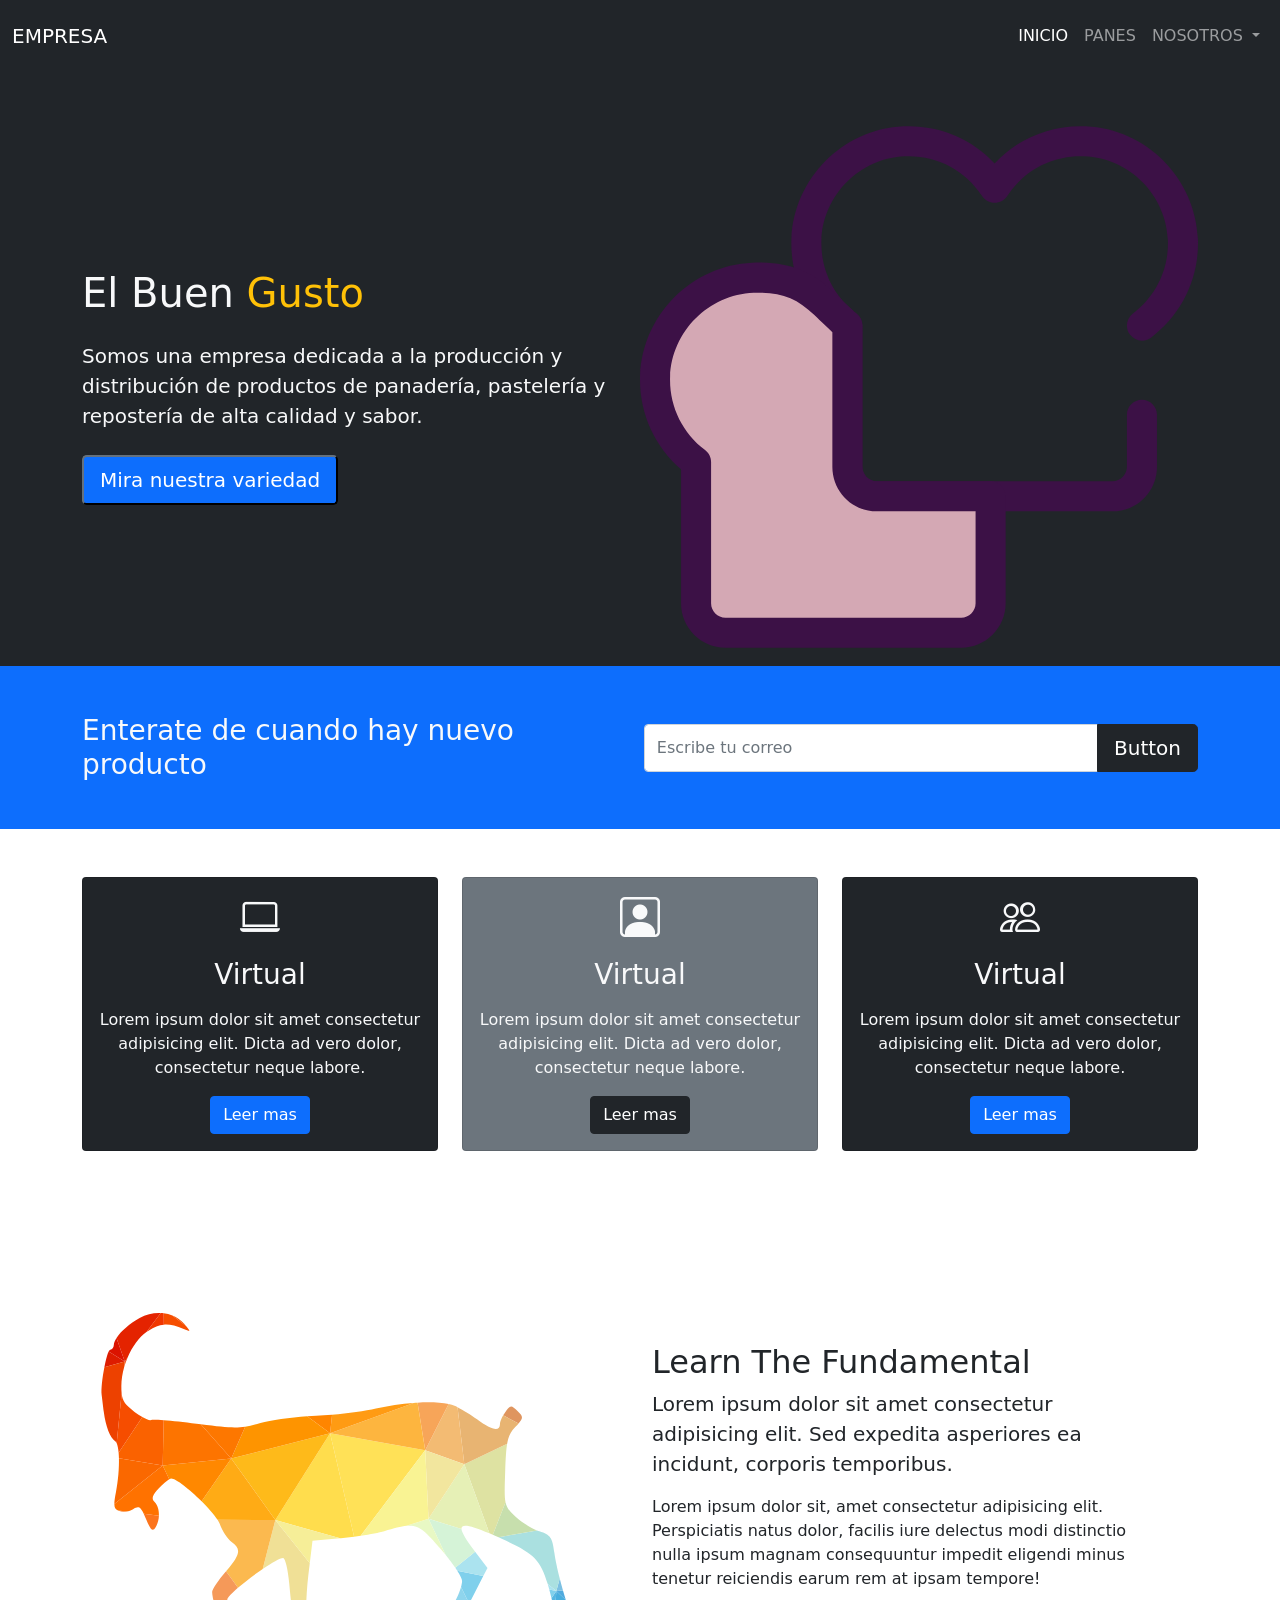
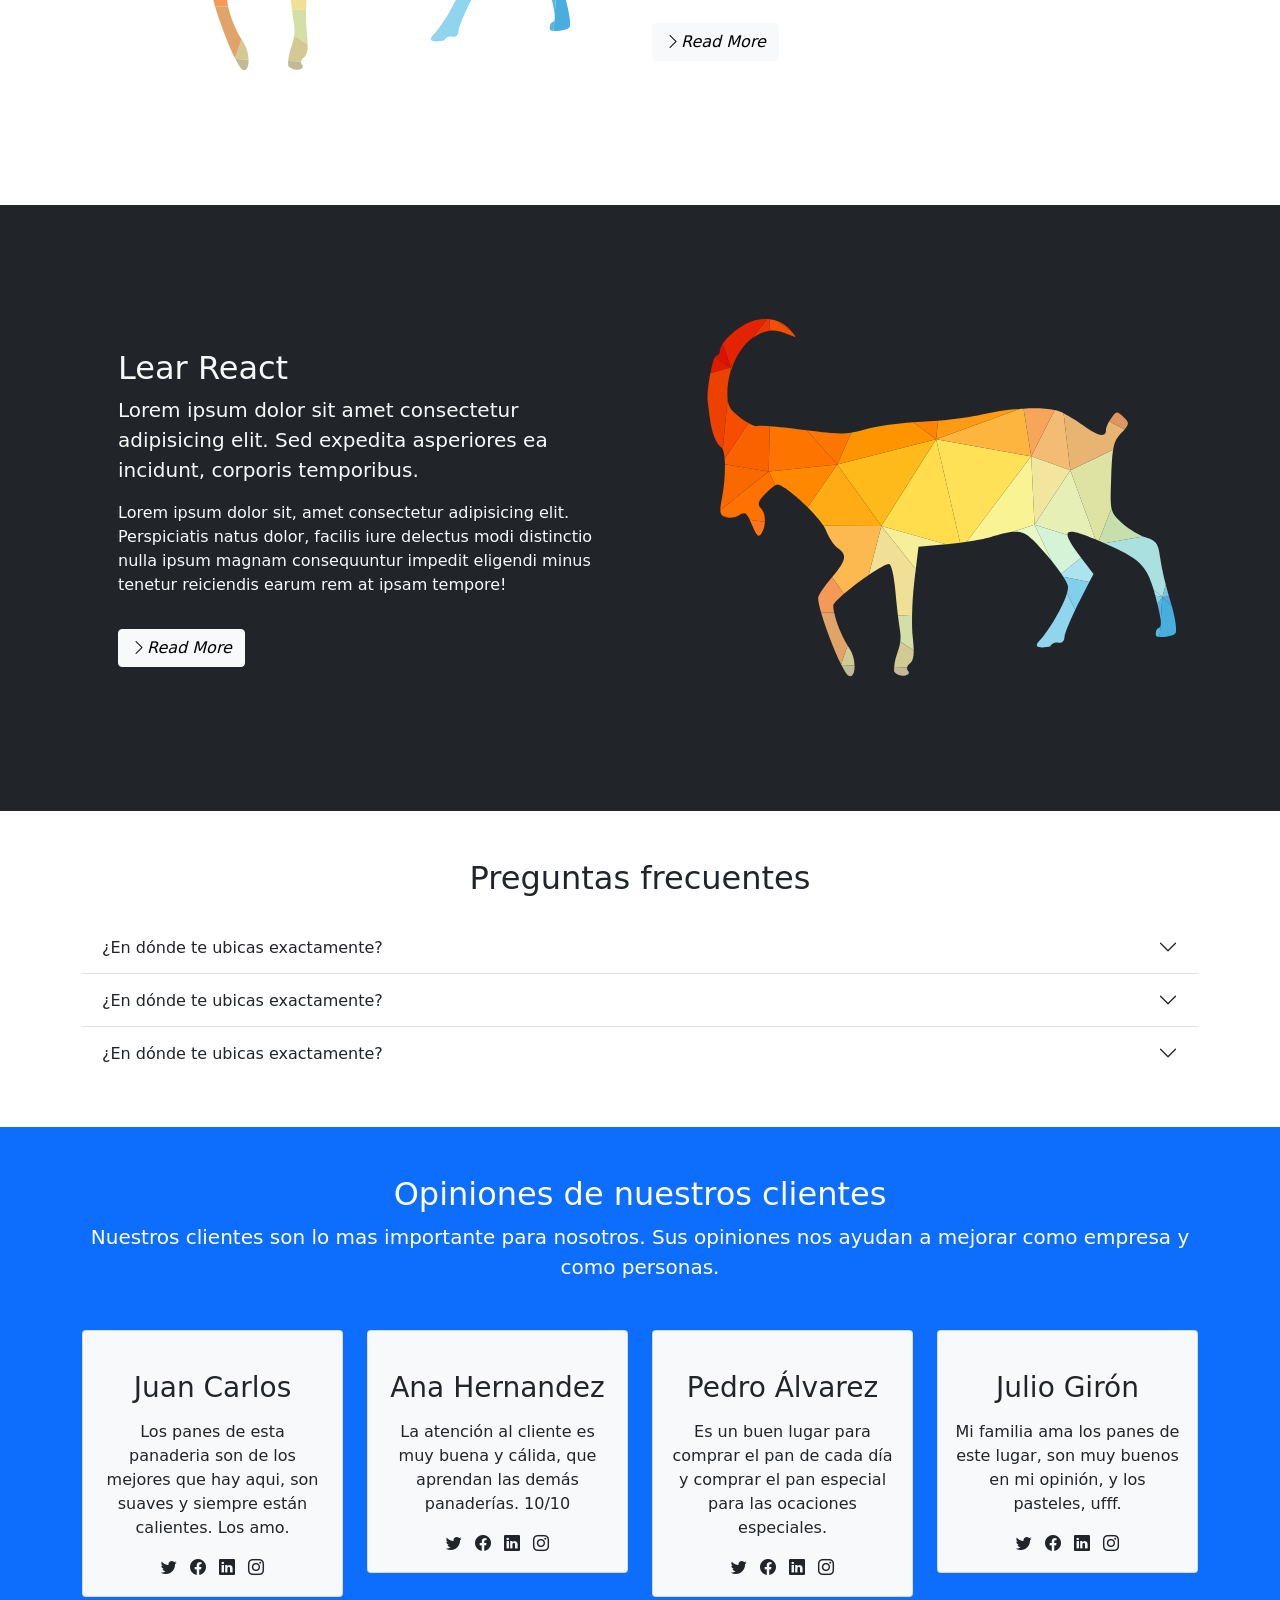
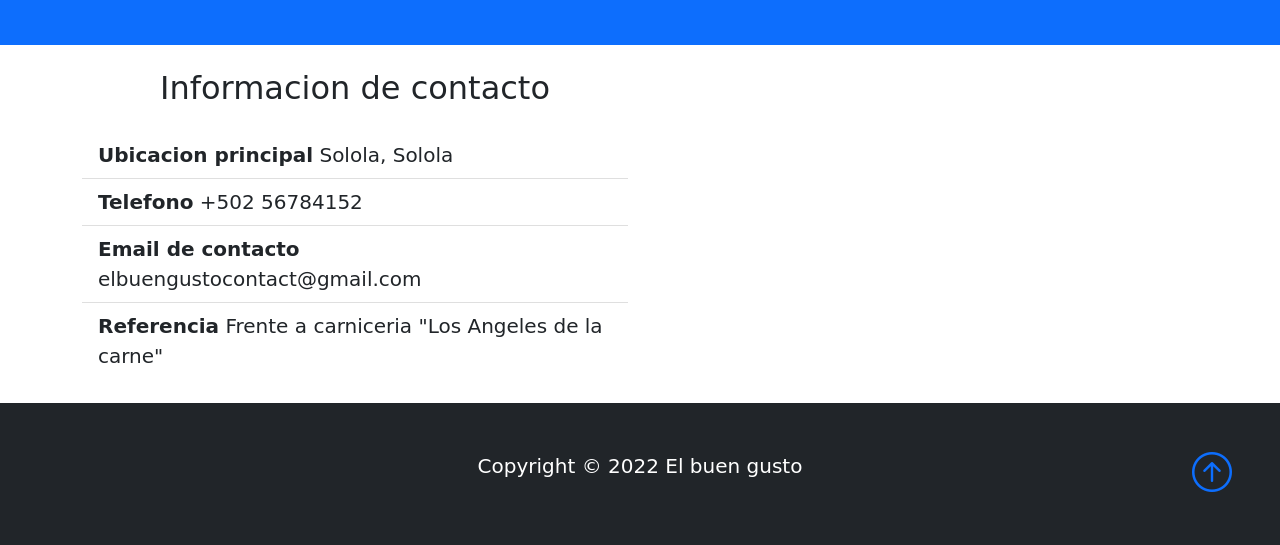
==== index.html @ 22c2e52b "Primer commit, estructura principal en index" ====
<!DOCTYPE html>
<html lang="es">
<head>
    <meta charset="UTF-8">
    <meta http-equiv="X-UA-Compatible" content="IE=edge">
    <meta name="viewport" content="width=device-width, initial-scale=1.0">
    <title>Admon empresas</title>
    <link rel="stylesheet" href="css/bootstrap.min.css">
    <link rel="stylesheet" href="css/style.css">
    <link rel="stylesheet" href="https://cdn.jsdelivr.net/npm/bootstrap-icons@1.3.0/font/bootstrap-icons.css">
    <link href='https://api.mapbox.com/mapbox-gl-js/v2.8.1/mapbox-gl.css' rel='stylesheet' />
  </head>
<body>

    <!-- Encabezado -->
    <nav class="navbar navbar-expand-lg navbar-dark bg-dark py-3 fixed-top">
        <div class="container-fluid">
          <a class="navbar-brand" href="#">EMPRESA</a>
          <button class="navbar-toggler" type="button" data-bs-toggle="collapse" data-bs-target="#navbarSupportedContent" aria-controls="navbarSupportedContent" aria-expanded="false" aria-label="Toggle navigation">
            <span class="navbar-toggler-icon"></span>
          </button>
          <div class="collapse navbar-collapse" id="navbarSupportedContent">
            <ul class="navbar-nav ms-auto mb-2 mb-lg-0">
                <!-- Boton inicio -->
              <li class="nav-item">
                <a class="nav-link active" aria-current="page" href="#">INICIO</a>
              </li>
                <!-- Boton trabajos -->
              <li class="nav-item">
                <a class="nav-link" href="#">PANES</a>
              </li>
                <!-- Boton nosotros -->
              <li class="nav-item dropdown">
                <a class="nav-link dropdown-toggle" href="#" id="navbarDropdown" role="button" data-bs-toggle="dropdown" aria-expanded="false">
                  NOSOTROS
                </a>
                <ul class="dropdown-menu" aria-labelledby="navbarDropdown">
                  <li><a class="dropdown-item" href="#">Misión</a></li>
                  <li><a class="dropdown-item" href="#">Visión</a></li>
                  <li><a class="dropdown-item" href="#">Valores</a></li>
                </ul>
              </li>
            </ul>
            <!-- Barra de busqueda deshabilitado -->
            <!-- <form class="d-flex">
              <input class="form-control me-2" type="search" placeholder="Search" aria-label="Search">
              <button class="btn btn-outline-success" type="submit">Search</button>
            </form> -->
          </div>
        </div>
      </nav>

      <!-- Exposicion principal -->
      <section class="bg-dark text-light p-5 p-lg-0 pt-lg-5 text-center text-sm-start">
          <div class="container">
              <div class="d-sm-flex align-items-center justify-content-between">
                  <div>
                      <h1>El Buen <span class="text-warning">Gusto</span></h1>
                      <p class="lead my-4">
                          Somos una empresa dedicada a la producción y distribución de productos de panadería, pastelería y repostería de alta calidad y sabor.
                      </p>
                      <button class="btn-dark bg-primary btn-lg">Mira nuestra variedad</button>
                  </div>
                  <img class="img-fluid w-50 d-none d-sm-block" src="img/bread-svgrepo-com.svg" alt="Imagen de pan" title="Pan">
              </div>
          </div>
      </section>

      <!-- Newsletter -->
      <section class="bg-primary text-light p-5">
        <div class="container">
            <div class="d-md-flex justify-content-between align-items-center">
                <h3 class="mb-3 mb-md-0">
                    Enterate de cuando hay nuevo producto
                </h3>
                <div class="input-group news-input">
                    <input type="text" class="form-control" placeholder="Escribe tu correo" aria-label="Escribe tu correo" aria-describedby="button-addon2">
                    <button class="btn btn-dark btn-lg" type="button" id="button-addon2">Button</button>
                  </div>
            </div>
        </div>
      </section>

      <!-- Cajas -->
      <section class="p-5">
        <div class="container">
            <div class="row text-center g-4">
                <div class="col-md">
                    <div class="card bg-dark text-light">
                        <div class="card-body text-center">
                            <div class="h1 mb-3">
                                <i class="bi bi-laptop"></i>
                            </div>
                            <h3 class="card-tittle mb-3">Virtual</h3>
                            <p class="card-text">
                                Lorem ipsum dolor sit amet consectetur adipisicing elit. Dicta ad vero dolor, consectetur neque labore.
                            </p>
                            <a href="#" class="btn btn-primary">Leer mas</a>
                        </div>
                    </div>
                </div>
                <div class="col-md">
                    <div class="card bg-secondary text-light">
                        <div class="card-body text-center">
                            <div class="h1 mb-3">
                                <i class="bi bi-person-square"></i>
                            </div>
                            <h3 class="card-tittle mb-3">Virtual</h3>
                            <p class="card-text">
                                Lorem ipsum dolor sit amet consectetur adipisicing elit. Dicta ad vero dolor, consectetur neque labore.
                            </p>
                            <a href="#" class="btn btn-dark">Leer mas</a>
                        </div>
                    </div>
                </div>
                <div class="col-md">
                    <div class="card bg-dark text-light">
                        <div class="card-body text-center">
                            <div class="h1 mb-3">
                                <i class="bi bi-people"></i>
                            </div>
                            <h3 class="card-tittle mb-3">Virtual</h3>
                            <p class="card-text">
                                Lorem ipsum dolor sit amet consectetur adipisicing elit. Dicta ad vero dolor, consectetur neque labore.
                            </p>
                            <a href="#" class="btn btn-primary">Leer mas</a>
                        </div>
                    </div>
                </div>
            </div>
        </div>
      </section>

      <!-- seccion de learn -->
      <section id="learn" class="p-5">
        <div class="container">
            <div class="row align-items-center justify-content-between">
              <div class="col-md">
                <img src="img/cabra.svg" class="img-fluid" alt="">
              </div>
              <div class="col-md p-5">
                <h2>Learn The Fundamental</h2>
                <p class="lead">
                  Lorem ipsum dolor sit amet consectetur adipisicing elit. Sed expedita asperiores ea incidunt, corporis temporibus.
                </p>
                <p>
                  Lorem ipsum dolor sit, amet consectetur adipisicing elit. Perspiciatis natus dolor, facilis iure delectus modi distinctio nulla ipsum magnam consequuntur impedit eligendi minus tenetur reiciendis earum rem at ipsam tempore!
                </p>
                <a href="#" class="btn btn-light mt-3">
                  <i class="bi bi-chevron-right">Read More</i>
                </a>
              </div>
            </div>
        </div>
      </section>
      <section id="learn" class="p-5 bg-dark text-light">
        <div class="container">
            <div class="row align-items-center justify-content-between">
              <div class="col-md p-5">
                <h2>Lear React</h2>
                <p class="lead">
                  Lorem ipsum dolor sit amet consectetur adipisicing elit. Sed expedita asperiores ea incidunt, corporis temporibus.
                </p>
                <p>
                  Lorem ipsum dolor sit, amet consectetur adipisicing elit. Perspiciatis natus dolor, facilis iure delectus modi distinctio nulla ipsum magnam consequuntur impedit eligendi minus tenetur reiciendis earum rem at ipsam tempore!
                </p>
                <a href="#" class="btn btn-light mt-3">
                  <i class="bi bi-chevron-right">Read More</i>
                </a>
              </div>
              <div class="col-md">
                <img src="img/cabra.svg" class="img-fluid" alt="">
              </div>
            </div>
        </div>
      </section>

      <!-- Preguntas frecuentes -->
      <section class="p-5" id="preguntas">
        <div class="container">
          <h2 class="text-center mb-4">Preguntas frecuentes</h2>
          <!-- Acordeon de preguntas y respuestas -->
          <div class="accordion accordion-flush" id="questions">
            <!-- Item 1 -->
            <div class="accordion-item">
              <h2 class="accordion-header" id="flush-headingOne">
                <button class="accordion-button collapsed" type="button" data-bs-toggle="collapse" data-bs-target="#question-one" aria-expanded="false" aria-controls="flush-collapseOne">
                  ¿En dónde te ubicas exactamente?
                </button>
              </h2>
              <div id="question-one" class="accordion-collapse collapse" aria-labelledby="flush-headingOne" data-bs-parent="#questions">
                <div class="accordion-body">La panaderia y pasteleria se ubica en <code>En algun lugar</code></div>
              </div>
            </div>
            <!-- Item 2 -->
            <div class="accordion-item">
              <h2 class="accordion-header" id="flush-headingOne">
                <button class="accordion-button collapsed" type="button" data-bs-toggle="collapse" data-bs-target="#question-two" aria-expanded="false" aria-controls="flush-collapseOne">
                  ¿En dónde te ubicas exactamente?
                </button>
              </h2>
              <div id="question-two" class="accordion-collapse collapse" aria-labelledby="flush-headingOne" data-bs-parent="#questions">
                <div class="accordion-body">La panaderia y pasteleria se ubica en <code>En algun lugar</code></div>
              </div>
            </div>
            <!-- Item 3 -->
            <div class="accordion-item">
              <h2 class="accordion-header" id="flush-headingOne">
                <button class="accordion-button collapsed" type="button" data-bs-toggle="collapse" data-bs-target="#question-three" aria-expanded="false" aria-controls="flush-collapseOne">
                  ¿En dónde te ubicas exactamente?
                </button>
              </h2>
              <div id="question-three" class="accordion-collapse collapse" aria-labelledby="flush-headingOne" data-bs-parent="#questions">
                <div class="accordion-body">La panaderia y pasteleria se ubica en <code>En algun lugar</code></div>
              </div>
            </div>
          </div>
        </div>
      </section>

      <!-- Opinones/recomendaciones -->
      <section id="opiniones" class="p-5 bg-primary">
        <div class="container">
          <h2 class="text-center text-white">Opiniones de nuestros clientes</h2>
          <p class="lead text-center text-white mb-5">
            Nuestros clientes son lo mas importante para nosotros. Sus opiniones nos ayudan a mejorar como empresa y como personas.
          </p>
          <div class="row g-4">
            <!-- Persona 1 -->
            <div class="col-md-6 col-lg-3">
              <div class="card bg-light">
                <div class="card-body text-center">
                  <img src="https://randomuser.me/api/portraits/men/11.jpg" class="rounded-circle mb-3" alt="">
                  <h3 class="card-title mb-3">Juan Carlos</h3>
                  <p class="card-text">Los panes de esta panaderia son de los mejores que hay aqui, son suaves y siempre están calientes. Los amo.</p>
                  <a href="#"><i class="bi bi-twitter text-dark mx-1"></i></a>
                  <a href="#"><i class="bi bi-facebook text-dark mx-1"></i></a>
                  <a href="#"><i class="bi bi-linkedin text-dark mx-1"></i></a>
                  <a href="#"><i class="bi bi-instagram text-dark mx-1"></i></a>
                </div>
              </div>
            </div>
            <!-- Persona 1 -->
            <div class="col-md-6 col-lg-3">
              <div class="card bg-light">
                <div class="card-body text-center">
                  <img src="https://randomuser.me/api/portraits/women/11.jpg" class="rounded-circle mb-3" alt="">
                  <h3 class="card-title mb-3">Ana Hernandez</h3>
                  <p class="card-text">La atención al cliente es muy buena y cálida, que aprendan las demás panaderías. 10/10</p>
                  <a href="#"><i class="bi bi-twitter text-dark mx-1"></i></a>
                  <a href="#"><i class="bi bi-facebook text-dark mx-1"></i></a>
                  <a href="#"><i class="bi bi-linkedin text-dark mx-1"></i></a>
                  <a href="#"><i class="bi bi-instagram text-dark mx-1"></i></a>
                </div>
              </div>
            </div>
            <!-- Persona 1 -->
            <div class="col-md-6 col-lg-3">
              <div class="card bg-light">
                <div class="card-body text-center">
                  <img src="https://randomuser.me/api/portraits/men/12.jpg" class="rounded-circle mb-3" alt="">
                  <h3 class="card-title mb-3">Pedro Álvarez</h3>
                  <p class="card-text">Es un buen lugar para comprar el pan de cada día y comprar el pan especial para las ocaciones especiales.</p>
                  <a href="#"><i class="bi bi-twitter text-dark mx-1"></i></a>
                  <a href="#"><i class="bi bi-facebook text-dark mx-1"></i></a>
                  <a href="#"><i class="bi bi-linkedin text-dark mx-1"></i></a>
                  <a href="#"><i class="bi bi-instagram text-dark mx-1"></i></a>
                </div>
              </div>
            </div>
            <!-- Persona 1 -->
            <div class="col-md-6 col-lg-3">
              <div class="card bg-light">
                <div class="card-body text-center">
                  <img src="https://randomuser.me/api/portraits/men/13.jpg" class="rounded-circle mb-3" alt="">
                  <h3 class="card-title mb-3">Julio Girón</h3>
                  <p class="card-text">Mi familia ama los panes de este lugar, son muy buenos en mi opinión, y los pasteles, ufff.</p>
                  <a href="#"><i class="bi bi-twitter text-dark mx-1"></i></a>
                  <a href="#"><i class="bi bi-facebook text-dark mx-1"></i></a>
                  <a href="#"><i class="bi bi-linkedin text-dark mx-1"></i></a>
                  <a href="#"><i class="bi bi-instagram text-dark mx-1"></i></a>
                </div>
              </div>
            </div>
          </div>
        </div>
      </section>

      <!-- Contacto y mapa -->
      <sectin class="p-5">
        <div class="container">
          <div class="row g-4">
            <!-- Informacion de contacto -->
            <div class="col-md">
              <h2 class="text-center mb-4"> Informacion de contacto</h2>
              <ul class="list-group list-group-flush lead">
                <li class="list-group-item">
                  <span class="fw-bold">Ubicacion principal</span> Solola, Solola
                </li>
                <li class="list-group-item">
                  <span class="fw-bold">Telefono</span> +502 56784152
                </li>
                <li class="list-group-item">
                  <span class="fw-bold">Email de contacto</span> elbuengustocontact@gmail.com
                </li>
                <li class="list-group-item">
                  <span class="fw-bold">Referencia</span> Frente a carniceria "Los Angeles de la carne"
                </li>
              </ul>
            </div>
            <!-- Mapa del lugar -->
            <div class="col-md">
              <div id="map"></div>
            </div>
          </div>
        </div>
      </sectin>

    <!-- Footer -->
    <footer class="p-5 bg-dark text-white text-center position-relative">
      <div class="container">
        <p class="lead">Copyright &copy; 2022 El buen gusto</p>
        <a href="#" class="position-absolute bottom-0 end-0 p-5">
          <i class="bi bi-arrow-up-circle h1"></i>
        </a>
      </div>
    </footer>

    <!-- Scripts para bootstrap -->
    <script src="js/popper.min.js"></script>
    <script src="js/bootstrap.min.js"></script>

    <!-- script para mapbox -->
    <script src='https://api.mapbox.com/mapbox-gl-js/v2.8.1/mapbox-gl.js'></script>
    <script>
      mapboxgl.accessToken = 'pk.eyJ1IjoidmFzbHVpcyIsImEiOiJjbDJqdHR3M2YwN3RoM2RtbDlzbHVtMXY4In0.spfn5_IbUftlTOAKWLKIZw';
      var map = new mapboxgl.Map({
      container: 'map',
      style: 'mapbox://styles/mapbox/streets-v11',
      center: [-71.060982, 42.35725],
      zoom: 18
      });
          </script>
    
</body>
</html>
---- css/style.css ----
/* Solucionar top principal para fixed del navbar*/
body::before{
    display: block;
    content: '';
    height: 60px;
}

/* Mediaquerie para que el input de new cambie a 50% cuando esta a tama;o medio */
@media(min-width: 768px){
    .news-input{
        width: 50%;
    }
}

/* mapa */
#map{
    width: 100%;
    height: 100%;
    border-radius: 10px;
}

.bg-amarillo{
    background: #fff;
}
.bg-naranja{
    background: #EE964B;
}
.text-negro{
    color: #000;
}
.bg-pan{
    background: url("/img/pan.jpg");
    background-repeat: no-repeat;
    background-size: cover;
}
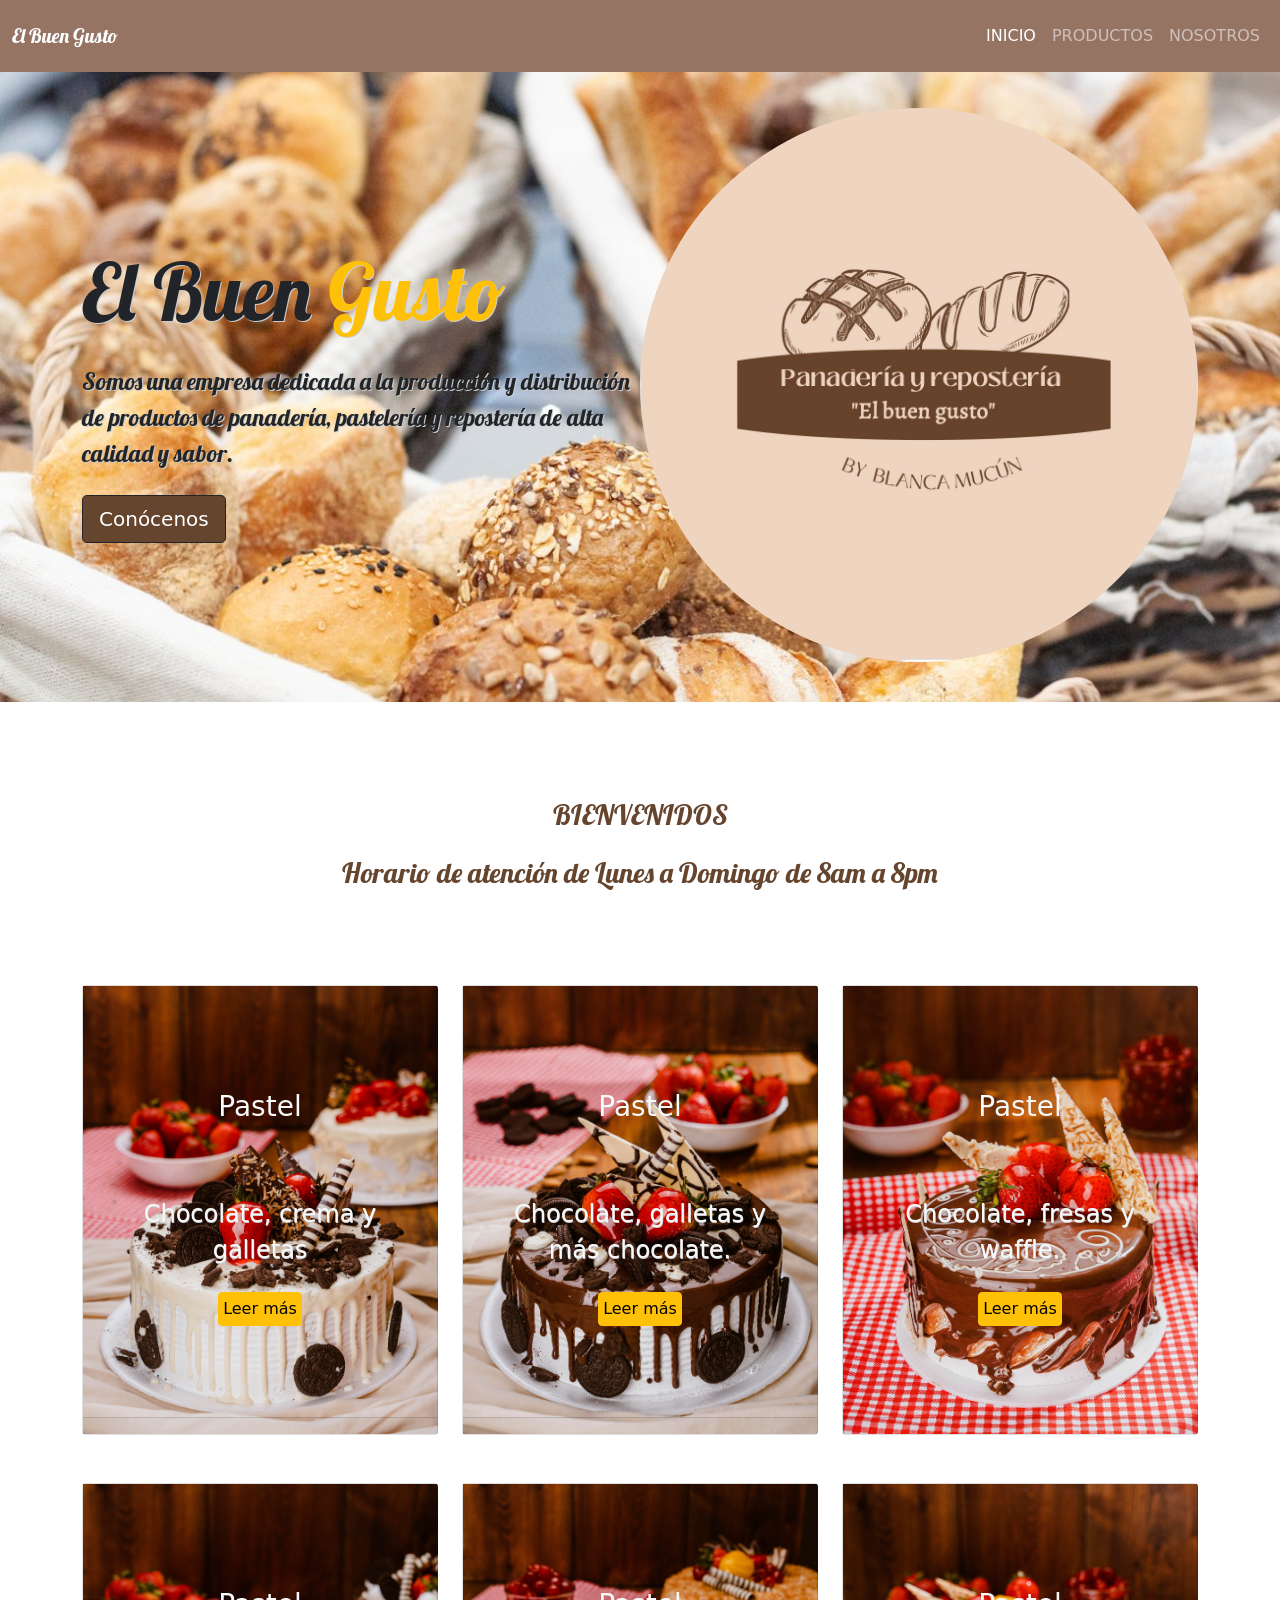
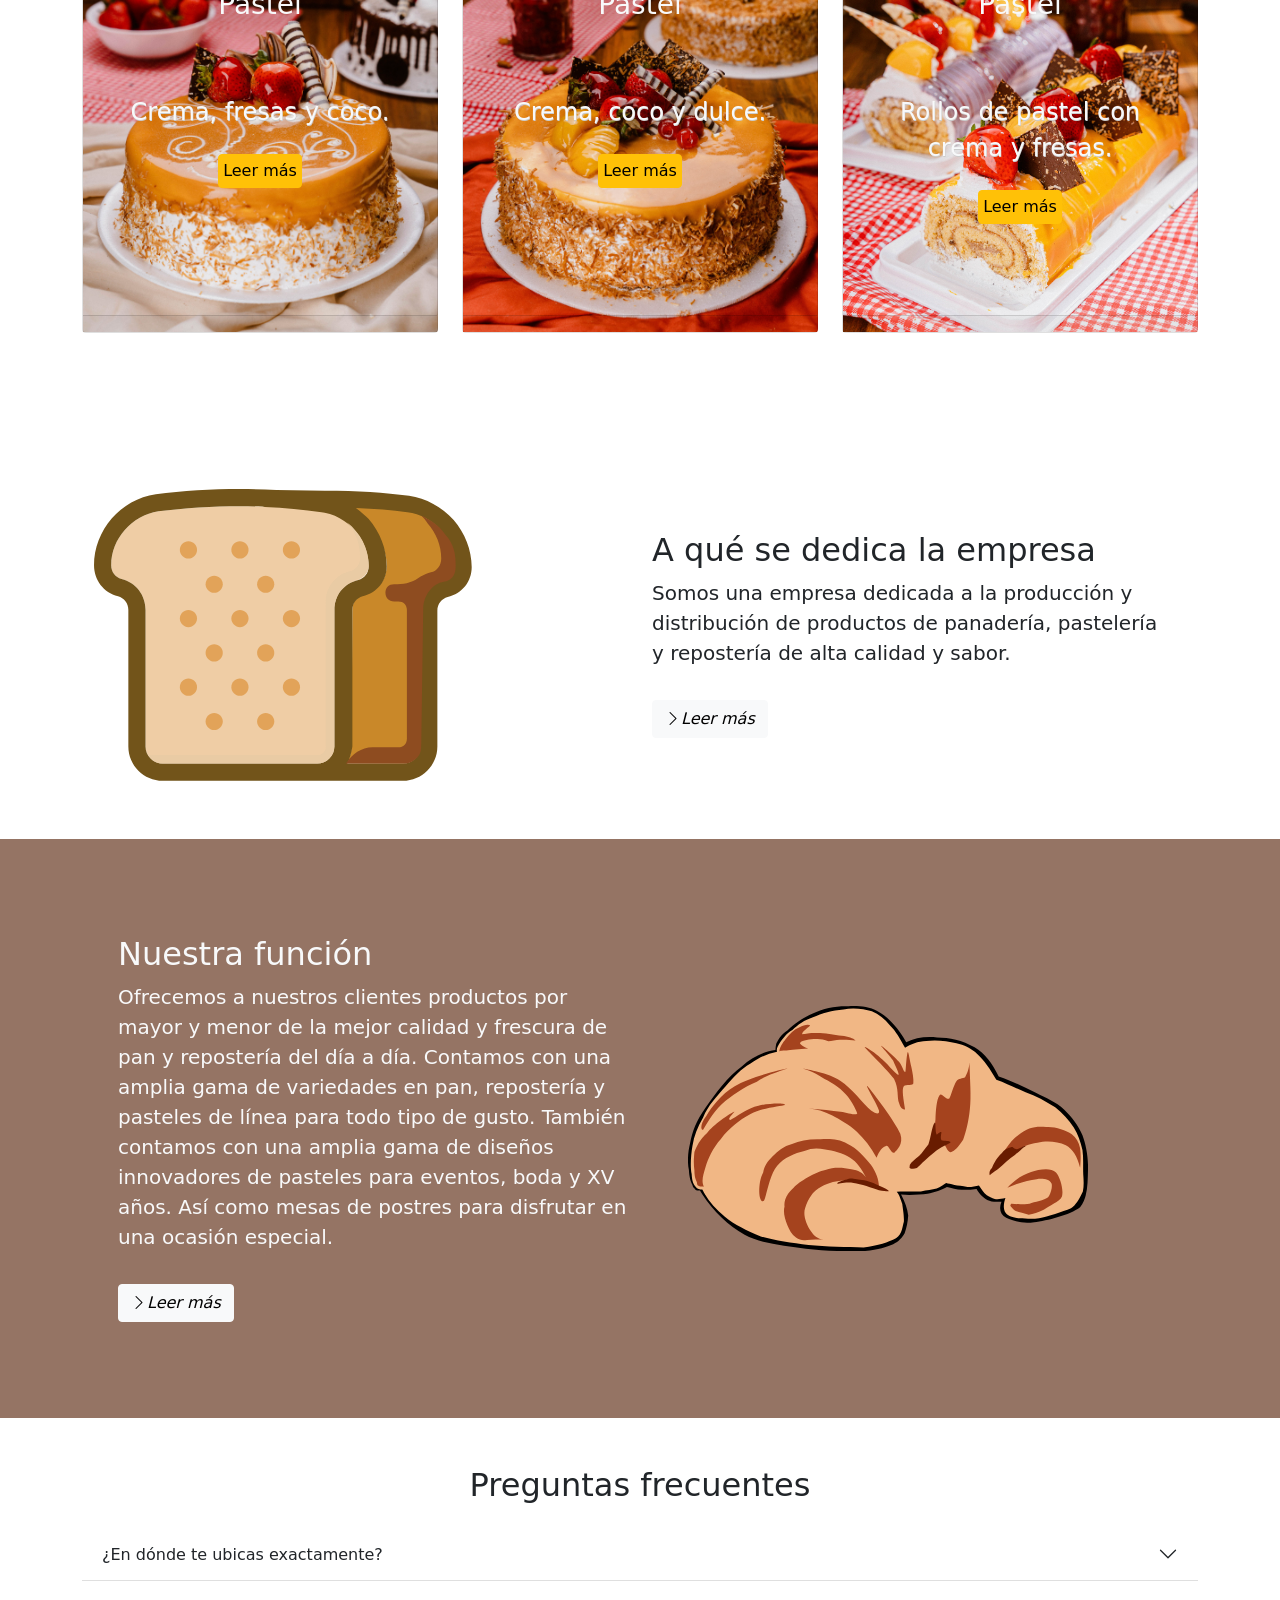
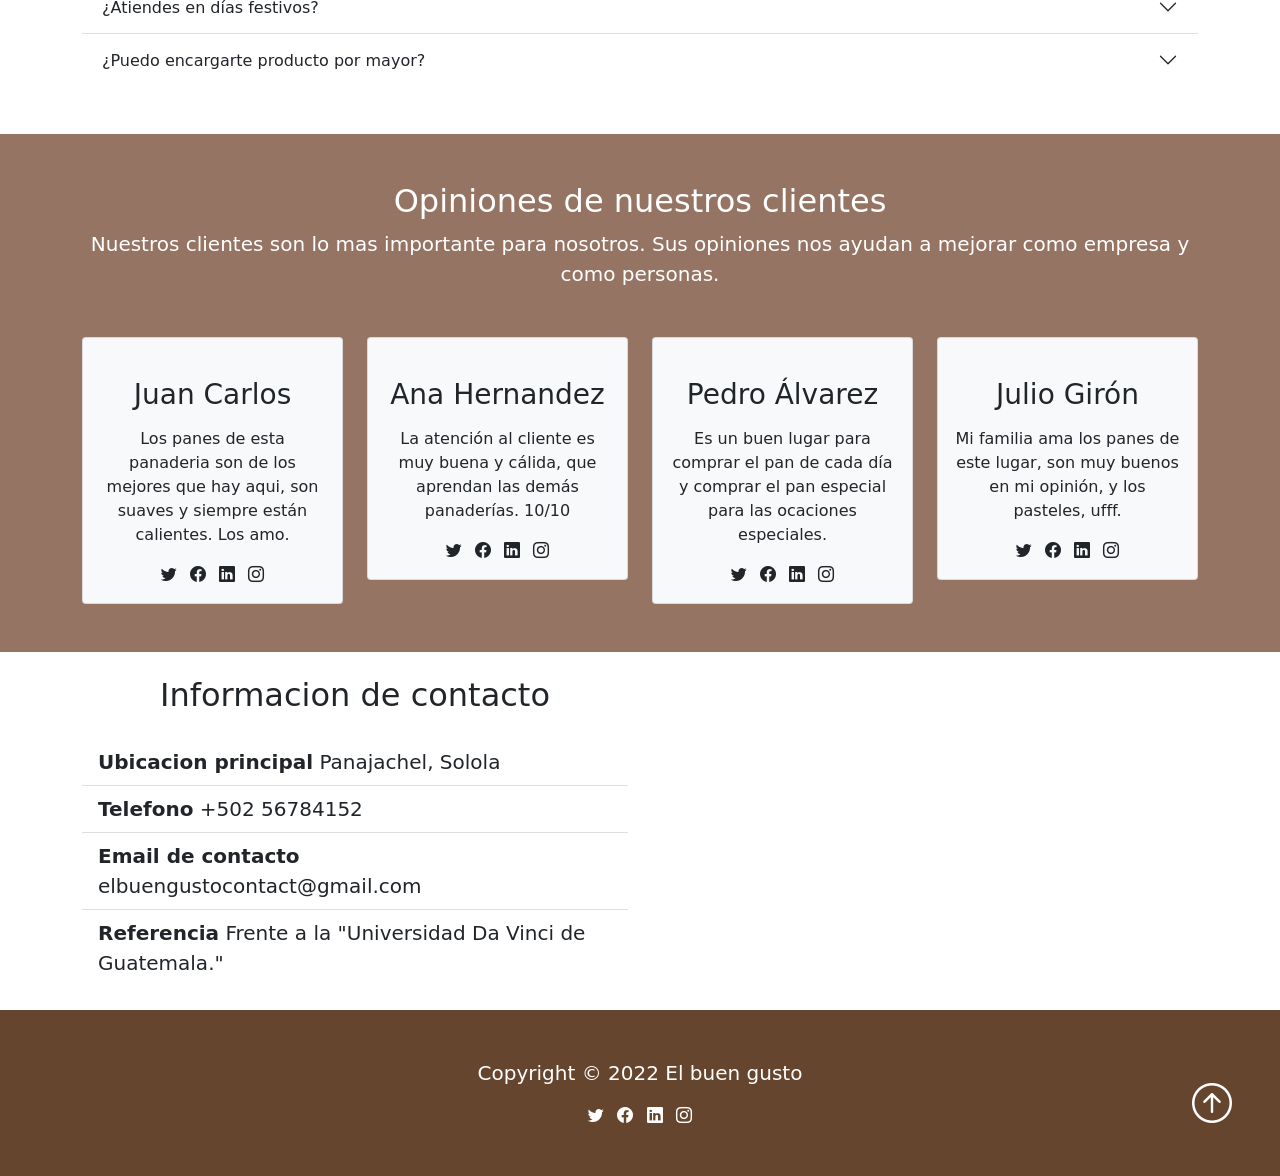
==== commit d481279d: "Arreglo de index y adicion de productos.html y nosotros.html" ====
--- a/index.html
+++ b/index.html
@@ -4,18 +4,21 @@
     <meta charset="UTF-8">
     <meta http-equiv="X-UA-Compatible" content="IE=edge">
     <meta name="viewport" content="width=device-width, initial-scale=1.0">
-    <title>Admon empresas</title>
+    <title>El Buen Gusto - Inicio</title>
     <link rel="stylesheet" href="css/bootstrap.min.css">
     <link rel="stylesheet" href="css/style.css">
     <link rel="stylesheet" href="https://cdn.jsdelivr.net/npm/bootstrap-icons@1.3.0/font/bootstrap-icons.css">
     <link href='https://api.mapbox.com/mapbox-gl-js/v2.8.1/mapbox-gl.css' rel='stylesheet' />
+    <link rel="preconnect" href="https://fonts.googleapis.com">
+    <link rel="preconnect" href="https://fonts.gstatic.com" crossorigin>
+    <link href="https://fonts.googleapis.com/css2?family=Lobster&family=Ms+Madi&family=Oswald:wght@700&family=Roboto&family=Sofia&family=Trocchi&display=swap" rel="stylesheet">
   </head>
 <body>
 
     <!-- Encabezado -->
-    <nav class="navbar navbar-expand-lg navbar-dark bg-dark py-3 fixed-top">
+    <nav class="navbar navbar-expand-lg navbar-dark bg-cafeclaro2 py-3 fixed-top">
         <div class="container-fluid">
-          <a class="navbar-brand" href="#">EMPRESA</a>
+          <a class="navbar-brand texto-cursiva" href="#"> El Buen Gusto </a>
           <button class="navbar-toggler" type="button" data-bs-toggle="collapse" data-bs-target="#navbarSupportedContent" aria-controls="navbarSupportedContent" aria-expanded="false" aria-label="Toggle navigation">
             <span class="navbar-toggler-icon"></span>
           </button>
@@ -23,22 +26,15 @@
             <ul class="navbar-nav ms-auto mb-2 mb-lg-0">
                 <!-- Boton inicio -->
               <li class="nav-item">
-                <a class="nav-link active" aria-current="page" href="#">INICIO</a>
+                <a class="nav-link active" aria-current="page" href="index.html">INICIO</a>
               </li>
                 <!-- Boton trabajos -->
               <li class="nav-item">
-                <a class="nav-link" href="#">PANES</a>
+                <a class="nav-link" href="productos.html">PRODUCTOS</a>
               </li>
-                <!-- Boton nosotros -->
-              <li class="nav-item dropdown">
-                <a class="nav-link dropdown-toggle" href="#" id="navbarDropdown" role="button" data-bs-toggle="dropdown" aria-expanded="false">
-                  NOSOTROS
-                </a>
-                <ul class="dropdown-menu" aria-labelledby="navbarDropdown">
-                  <li><a class="dropdown-item" href="#">Misión</a></li>
-                  <li><a class="dropdown-item" href="#">Visión</a></li>
-                  <li><a class="dropdown-item" href="#">Valores</a></li>
-                </ul>
+              <!-- Boton nosotros -->
+              <li class="nav-item">
+                <a class="nav-link" href="nosotros.html">NOSOTROS</a>
               </li>
             </ul>
             <!-- Barra de busqueda deshabilitado -->
@@ -51,125 +47,166 @@
       </nav>
 
       <!-- Exposicion principal -->
-      <section class="bg-dark text-light p-5 p-lg-0 pt-lg-5 text-center text-sm-start">
+      <section class="bg-pan text-dark p-5 p-lg-0 pt-lg-5 pb-lg-4 text-center text-sm-start">
           <div class="container">
               <div class="d-sm-flex align-items-center justify-content-between">
                   <div>
-                      <h1>El Buen <span class="text-warning">Gusto</span></h1>
-                      <p class="lead my-4">
+                      <h1 class="texto-cursiva titulo">El Buen <span class="text-warning">Gusto</span></h1>
+                      <p class="lead my-4 textoduro texto-cursiva texto">
                           Somos una empresa dedicada a la producción y distribución de productos de panadería, pastelería y repostería de alta calidad y sabor.
                       </p>
-                      <button class="btn-dark bg-primary btn-lg">Mira nuestra variedad</button>
+                      <a href="productos.html" class="btn btn-dark btn-lg bg-cafeoscuro1" role="button">Conócenos</a>
                   </div>
-                  <img class="img-fluid w-50 d-none d-sm-block" src="img/bread-svgrepo-com.svg" alt="Imagen de pan" title="Pan">
-              </div>
-          </div>
-      </section>
-
-      <!-- Newsletter -->
-      <section class="bg-primary text-light p-5">
-        <div class="container">
-            <div class="d-md-flex justify-content-between align-items-center">
-                <h3 class="mb-3 mb-md-0">
-                    Enterate de cuando hay nuevo producto
+                  <img class="img-fluid w-50 d-none d-sm-block rounded-circle mb-3" src="img/logototal.jpeg" alt="Imagen de pan" title="Logo el buen gusto">
+              </div>
+          </div>
+      </section>
+
+      <!-- Atencion -->
+      <section class="bg-white text-light p-5">
+        <div class="container">
+            <div class="d-md-flex justify-content-center align-items-center pt-5">
+                <h3 class="mb-3 mb-md-0 texto-cursiva texto-cafeoscuro1">
+                    BIENVENIDOS
                 </h3>
-                <div class="input-group news-input">
+                <!-- <div class="input-group news-input">
                     <input type="text" class="form-control" placeholder="Escribe tu correo" aria-label="Escribe tu correo" aria-describedby="button-addon2">
                     <button class="btn btn-dark btn-lg" type="button" id="button-addon2">Button</button>
-                  </div>
-            </div>
+                </div> -->
+            </div>
+            <div class="d-md-flex justify-content-center align-items-center pt-4">
+              <h3 class="mb-3 mb-md-0 texto-cursiva texto-cafeoscuro1">
+                  Horario de atención de Lunes a Domingo de 8am a 8pm
+              </h3>
+              <!-- <div class="input-group news-input">
+                  <input type="text" class="form-control" placeholder="Escribe tu correo" aria-label="Escribe tu correo" aria-describedby="button-addon2">
+                  <button class="btn btn-dark btn-lg" type="button" id="button-addon2">Button</button>
+              </div> -->
+          </div>
         </div>
       </section>
 
       <!-- Cajas -->
       <section class="p-5">
         <div class="container">
-            <div class="row text-center g-4">
+            <div class="row text-center g-4 pb-5">
                 <div class="col-md">
-                    <div class="card bg-dark text-light">
-                        <div class="card-body text-center">
-                            <div class="h1 mb-3">
-                                <i class="bi bi-laptop"></i>
-                            </div>
-                            <h3 class="card-tittle mb-3">Virtual</h3>
-                            <p class="card-text">
-                                Lorem ipsum dolor sit amet consectetur adipisicing elit. Dicta ad vero dolor, consectetur neque labore.
-                            </p>
-                            <a href="#" class="btn btn-primary">Leer mas</a>
+                    <div class="card bg-1 bgrepe text-light" style="height: 450px;" >
+                        <div class="card-title text-center"></div>
+                        <div class="card-body text-center pt-lg-5">   
+                        <h3 class="card-tittle mb-3 p-5">Pastel</h3>
+                        <p class="card-text p-2 texto">
+                            Chocolate, crema y galletas
+                        </p>
+                        <a href="productos.html" class="btn btn-warning  p-1">Leer más</a>
                         </div>
+                        <div class="card-footer text-center"></div> 
                     </div>
                 </div>
                 <div class="col-md">
-                    <div class="card bg-secondary text-light">
-                        <div class="card-body text-center">
-                            <div class="h1 mb-3">
-                                <i class="bi bi-person-square"></i>
-                            </div>
-                            <h3 class="card-tittle mb-3">Virtual</h3>
-                            <p class="card-text">
-                                Lorem ipsum dolor sit amet consectetur adipisicing elit. Dicta ad vero dolor, consectetur neque labore.
-                            </p>
-                            <a href="#" class="btn btn-dark">Leer mas</a>
-                        </div>
+                  <div class="card  bg-2 bgrepe text-light" style="height: 450px;" >
+                      <div class="card-title text-center"></div>
+                      <div class="card-body text-center pt-lg-5">   
+                      <h3 class="card-tittle mb-3 p-5">Pastel</h3>
+                      <p class="card-text p-2 texto">
+                          Chocolate, galletas y más chocolate.
+                      </p>
+                      <a href="productos.html" class="btn btn-warning  p-1">Leer más</a>
+                      </div>
+                      <div class="card-footer text-center"></div> 
+                  </div>
+              </div>
+              <div class="col-md">
+                <div class="card  bg-3 bgrepe text-light" style="height: 450px;" >
+                    <div class="card-title text-center"></div>
+                    <div class="card-body text-center pt-lg-5">   
+                    <h3 class="card-tittle mb-3 p-5">Pastel</h3>
+                    <p class="card-text p-2 texto">
+                        Chocolate, fresas y waffle.
+                    </p>
+                    <a href="productos.html" class="btn btn-warning  p-1">Leer más</a>
                     </div>
-                </div>
-                <div class="col-md">
-                    <div class="card bg-dark text-light">
-                        <div class="card-body text-center">
-                            <div class="h1 mb-3">
-                                <i class="bi bi-people"></i>
-                            </div>
-                            <h3 class="card-tittle mb-3">Virtual</h3>
-                            <p class="card-text">
-                                Lorem ipsum dolor sit amet consectetur adipisicing elit. Dicta ad vero dolor, consectetur neque labore.
-                            </p>
-                            <a href="#" class="btn btn-primary">Leer mas</a>
-                        </div>
-                    </div>
-                </div>
-            </div>
-        </div>
-      </section>
-
-      <!-- seccion de learn -->
+                    <div class="card-footer text-center"></div> 
+                </div>
+            </div>
+          </div>
+          <div class="row text-center g-4 pb-5">
+            <div class="col-md">
+              <div class="card  bg-4 bgrepe text-light" style="height: 450px;" >
+                  <div class="card-title text-center"></div>
+                  <div class="card-body text-center pt-lg-5">   
+                  <h3 class="card-tittle mb-3 p-5">Pastel</h3>
+                  <p class="card-text p-2 texto">
+                      Crema, fresas y coco.
+                  </p>
+                  <a href="productos.html" class="btn btn-warning  p-1">Leer más</a>
+                  </div>
+                  <div class="card-footer text-center"></div> 
+              </div>
+          </div>
+          <div class="col-md">
+            <div class="card  bg-5 bgrepe text-light" style="height: 450px;" >
+                <div class="card-title text-center"></div>
+                <div class="card-body text-center pt-lg-5">   
+                <h3 class="card-tittle mb-3 p-5">Pastel</h3>
+                <p class="card-text p-2 texto">
+                    Crema, coco y dulce.
+                </p>
+                <a href="productos.html" class="btn btn-warning  p-1">Leer más</a>
+                </div>
+                <div class="card-footer text-center"></div> 
+            </div>
+        </div>
+        <div class="col-md">
+          <div class="card  bg-6 bgrepe text-light" style="height: 450px;" >
+              <div class="card-title text-center"></div>
+              <div class="card-body text-center pt-lg-5">   
+              <h3 class="card-tittle mb-3 p-5">Pastel</h3>
+              <p class="card-text p-2 texto">
+                  Rollos de pastel con crema y fresas.
+              </p>
+              <a href="productos.html" class="btn btn-warning  p-1">Leer más</a>
+              </div>
+              <div class="card-footer text-center"></div> 
+          </div>
+      </div>
+      </div>
+        </div>
+      </section>
+
+      <!-- seccion de informacion -->
       <section id="learn" class="p-5">
         <div class="container">
             <div class="row align-items-center justify-content-between">
               <div class="col-md">
-                <img src="img/cabra.svg" class="img-fluid" alt="">
+                <img src="img/pan1.svg" class="img-fluid" alt="SVG de pan" title="Pan" width="400px">
               </div>
               <div class="col-md p-5">
-                <h2>Learn The Fundamental</h2>
+                <h2>A qué se dedica la empresa</h2>
                 <p class="lead">
-                  Lorem ipsum dolor sit amet consectetur adipisicing elit. Sed expedita asperiores ea incidunt, corporis temporibus.
+                  Somos una empresa dedicada a la producción y distribución de productos de panadería, pastelería y repostería de alta calidad y sabor.
                 </p>
-                <p>
-                  Lorem ipsum dolor sit, amet consectetur adipisicing elit. Perspiciatis natus dolor, facilis iure delectus modi distinctio nulla ipsum magnam consequuntur impedit eligendi minus tenetur reiciendis earum rem at ipsam tempore!
-                </p>
-                <a href="#" class="btn btn-light mt-3">
-                  <i class="bi bi-chevron-right">Read More</i>
+                <a href="nosotros.html" class="btn btn-light mt-3">
+                  <i class="bi bi-chevron-right">Leer más</i>
                 </a>
               </div>
             </div>
         </div>
       </section>
-      <section id="learn" class="p-5 bg-dark text-light">
+      <section id="learn" class="p-5 bg-cafeclaro2 text-light">
         <div class="container">
             <div class="row align-items-center justify-content-between">
               <div class="col-md p-5">
-                <h2>Lear React</h2>
+                <h2>Nuestra función</h2>
                 <p class="lead">
-                  Lorem ipsum dolor sit amet consectetur adipisicing elit. Sed expedita asperiores ea incidunt, corporis temporibus.
+                  Ofrecemos a nuestros clientes productos por mayor y menor de la mejor calidad y frescura de pan y repostería del día a día. Contamos con una amplia gama de variedades en pan, repostería y pasteles de línea para todo tipo de gusto. También contamos con una amplia gama de diseños innovadores de pasteles para eventos, boda y XV años. Así como mesas de postres para disfrutar en una ocasión especial.
                 </p>
-                <p>
-                  Lorem ipsum dolor sit, amet consectetur adipisicing elit. Perspiciatis natus dolor, facilis iure delectus modi distinctio nulla ipsum magnam consequuntur impedit eligendi minus tenetur reiciendis earum rem at ipsam tempore!
-                </p>
-                <a href="#" class="btn btn-light mt-3">
-                  <i class="bi bi-chevron-right">Read More</i>
+                <a href="nosotros.html" class="btn btn-light mt-3">
+                  <i class="bi bi-chevron-right">Leer más</i>
                 </a>
               </div>
               <div class="col-md">
-                <img src="img/cabra.svg" class="img-fluid" alt="">
+                <img src="img/pan2.svg" class="img-fluid" alt="SVG de pan" title="Pan" width="400px">
               </div>
             </div>
         </div>
@@ -189,29 +226,29 @@
                 </button>
               </h2>
               <div id="question-one" class="accordion-collapse collapse" aria-labelledby="flush-headingOne" data-bs-parent="#questions">
-                <div class="accordion-body">La panaderia y pasteleria se ubica en <code>En algun lugar</code></div>
+                <div class="accordion-body">Nuestro local principal se encuentra en la calle <code>El Amate</code>, frente a la <code>Universidad Da Vinci de Guatemala</code> y al costado de Central Ferretera.</div>
               </div>
             </div>
             <!-- Item 2 -->
             <div class="accordion-item">
               <h2 class="accordion-header" id="flush-headingOne">
                 <button class="accordion-button collapsed" type="button" data-bs-toggle="collapse" data-bs-target="#question-two" aria-expanded="false" aria-controls="flush-collapseOne">
-                  ¿En dónde te ubicas exactamente?
+                  ¿Atiendes en días festivos?
                 </button>
               </h2>
               <div id="question-two" class="accordion-collapse collapse" aria-labelledby="flush-headingOne" data-bs-parent="#questions">
-                <div class="accordion-body">La panaderia y pasteleria se ubica en <code>En algun lugar</code></div>
+                <div class="accordion-body">La panaderia y reposteria <code>sí atiende</code> en días festivos. Puedes preguntar por nuestras ofertas y descuentes para fechas especiales.</div>
               </div>
             </div>
             <!-- Item 3 -->
             <div class="accordion-item">
               <h2 class="accordion-header" id="flush-headingOne">
                 <button class="accordion-button collapsed" type="button" data-bs-toggle="collapse" data-bs-target="#question-three" aria-expanded="false" aria-controls="flush-collapseOne">
-                  ¿En dónde te ubicas exactamente?
+                  ¿Puedo encargarte producto por mayor?
                 </button>
               </h2>
               <div id="question-three" class="accordion-collapse collapse" aria-labelledby="flush-headingOne" data-bs-parent="#questions">
-                <div class="accordion-body">La panaderia y pasteleria se ubica en <code>En algun lugar</code></div>
+                <div class="accordion-body">Sí, contamos con el personal necesario para producir la cantidad de pan que necesites, <code>cuando lo necesites.</code></div>
               </div>
             </div>
           </div>
@@ -219,7 +256,7 @@
       </section>
 
       <!-- Opinones/recomendaciones -->
-      <section id="opiniones" class="p-5 bg-primary">
+      <section id="opiniones" class="p-5 bg-cafeclaro2">
         <div class="container">
           <h2 class="text-center text-white">Opiniones de nuestros clientes</h2>
           <p class="lead text-center text-white mb-5">
@@ -295,7 +332,7 @@
               <h2 class="text-center mb-4"> Informacion de contacto</h2>
               <ul class="list-group list-group-flush lead">
                 <li class="list-group-item">
-                  <span class="fw-bold">Ubicacion principal</span> Solola, Solola
+                  <span class="fw-bold">Ubicacion principal</span> Panajachel, Solola
                 </li>
                 <li class="list-group-item">
                   <span class="fw-bold">Telefono</span> +502 56784152
@@ -304,7 +341,7 @@
                   <span class="fw-bold">Email de contacto</span> elbuengustocontact@gmail.com
                 </li>
                 <li class="list-group-item">
-                  <span class="fw-bold">Referencia</span> Frente a carniceria "Los Angeles de la carne"
+                  <span class="fw-bold">Referencia</span> Frente a la "Universidad Da Vinci de Guatemala."
                 </li>
               </ul>
             </div>
@@ -317,11 +354,15 @@
       </sectin>
 
     <!-- Footer -->
-    <footer class="p-5 bg-dark text-white text-center position-relative">
+    <footer class="p-5 bg-cafeoscuro1 text-white text-center position-relative">
       <div class="container">
         <p class="lead">Copyright &copy; 2022 El buen gusto</p>
+        <a href="#"><i class="bi bi-twitter text-white mx-1"></i></a>
+        <a href="#"><i class="bi bi-facebook text-white mx-1"></i></a>
+        <a href="#"><i class="bi bi-linkedin text-white mx-1"></i></a>
+        <a href="#"><i class="bi bi-instagram text-white mx-1"></i></a>
         <a href="#" class="position-absolute bottom-0 end-0 p-5">
-          <i class="bi bi-arrow-up-circle h1"></i>
+          <i class="bi bi-arrow-up-circle h1 text-white"></i>
         </a>
       </div>
     </footer>
@@ -337,7 +378,7 @@
       var map = new mapboxgl.Map({
       container: 'map',
       style: 'mapbox://styles/mapbox/streets-v11',
-      center: [-71.060982, 42.35725],
+      center: [-91.152970, 14.742017],
       zoom: 18
       });
           </script>
--- a/css/style.css
+++ b/css/style.css
@@ -19,17 +19,74 @@
     border-radius: 10px;
 }
 
-.bg-amarillo{
-    background: #fff;
+/* Colores */
+.bg-cafeclaro1{
+    background: #efd4bf;
 }
-.bg-naranja{
-    background: #EE964B;
+.bg-cafeclaro2{
+    background: #957464;
+}
+.bg-cafeoscuro1{
+    background: #66452e;
 }
 .text-negro{
     color: #000;
 }
+
+/* Texto */
+.titulo{
+    font-size: 5em;
+    text-shadow: 1px 1px #ccc;
+}
+.texto{
+    font-size: 1.5em;
+    text-shadow: 0.5px 0.5px #ccc;
+}
+.texto-cursiva{
+    font-family: 'Lobster', cursive;
+    
+}
+.textoduro{
+    font-weight: normal;
+}
+.texto-cafeclaro1{
+    color: #efd4bf;
+}
+.texto-cafeclaro2{
+    color: #957464;
+}
+.texto-cafeoscuro1{
+    color: #66452e;
+}
+.texto-negro{
+    color: #000;
+}
+
+/* Fondos */
 .bg-pan{
     background: url("/img/pan.jpg");
     background-repeat: no-repeat;
     background-size: cover;
+}
+.bg-1{
+    background: url("/img/1.jpg");
+}
+.bg-2{
+    background: url("/img/2.jpg");
+}
+.bg-3{
+    background: url("/img/3.jpg");
+}
+.bg-4{
+    background: url("/img/4.jpg");
+}
+.bg-5{
+    background: url("/img/5.jpg");
+}
+.bg-6{
+    background: url("/img/6.jpg");
+}
+.bgrepe{
+    background-repeat: no-repeat;
+    background-size: cover;
 }
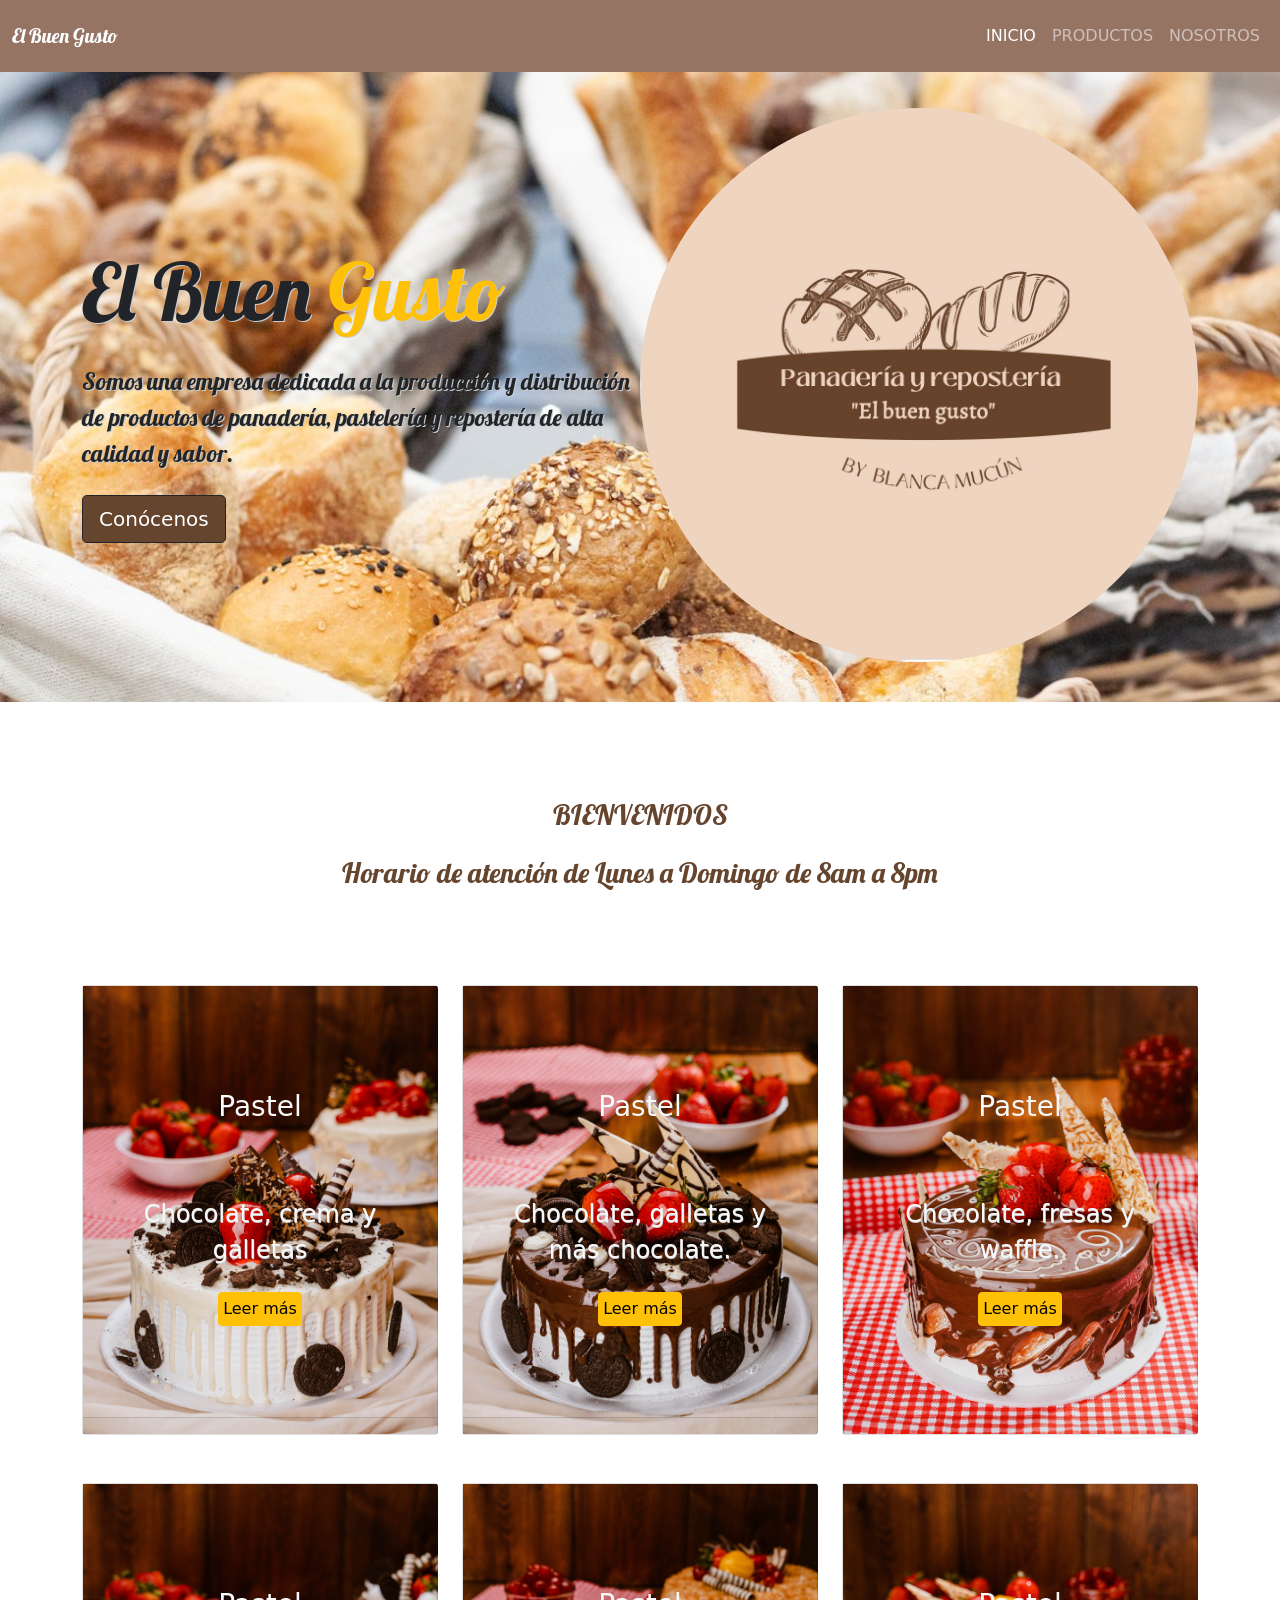
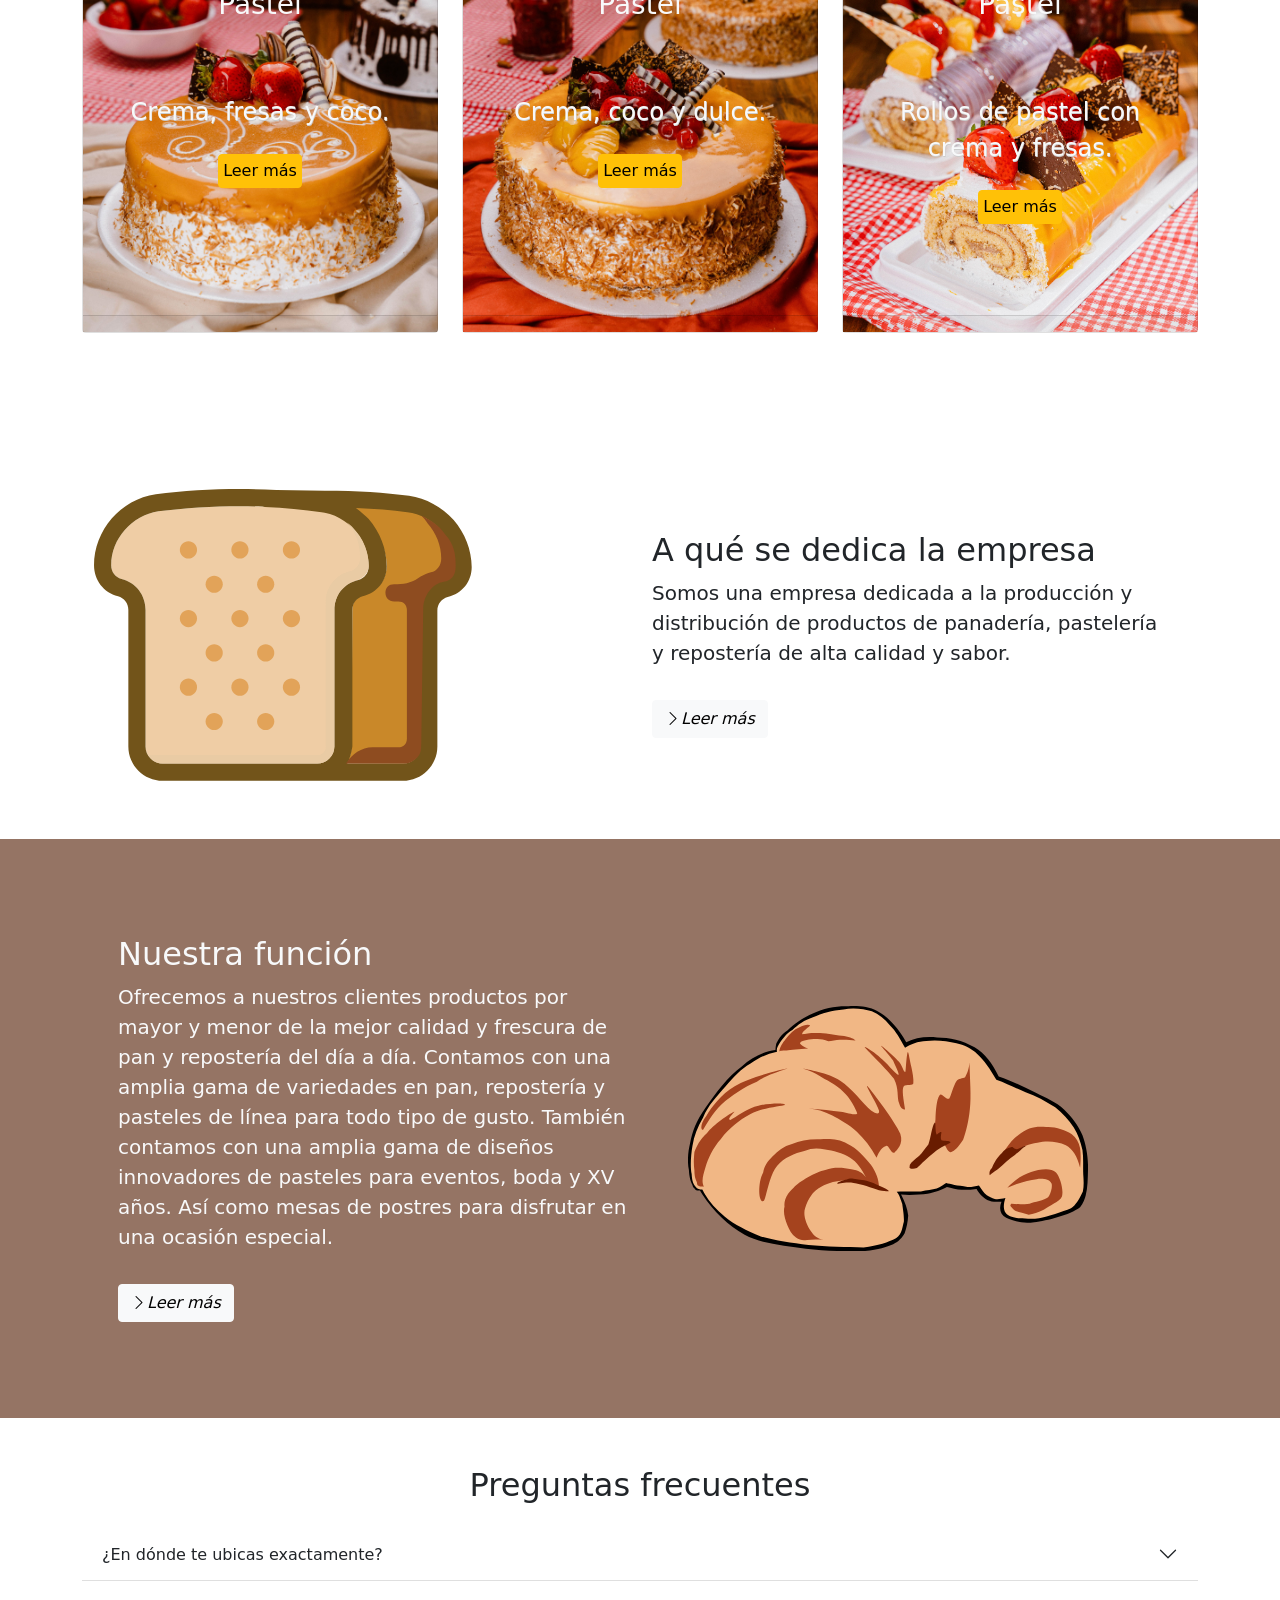
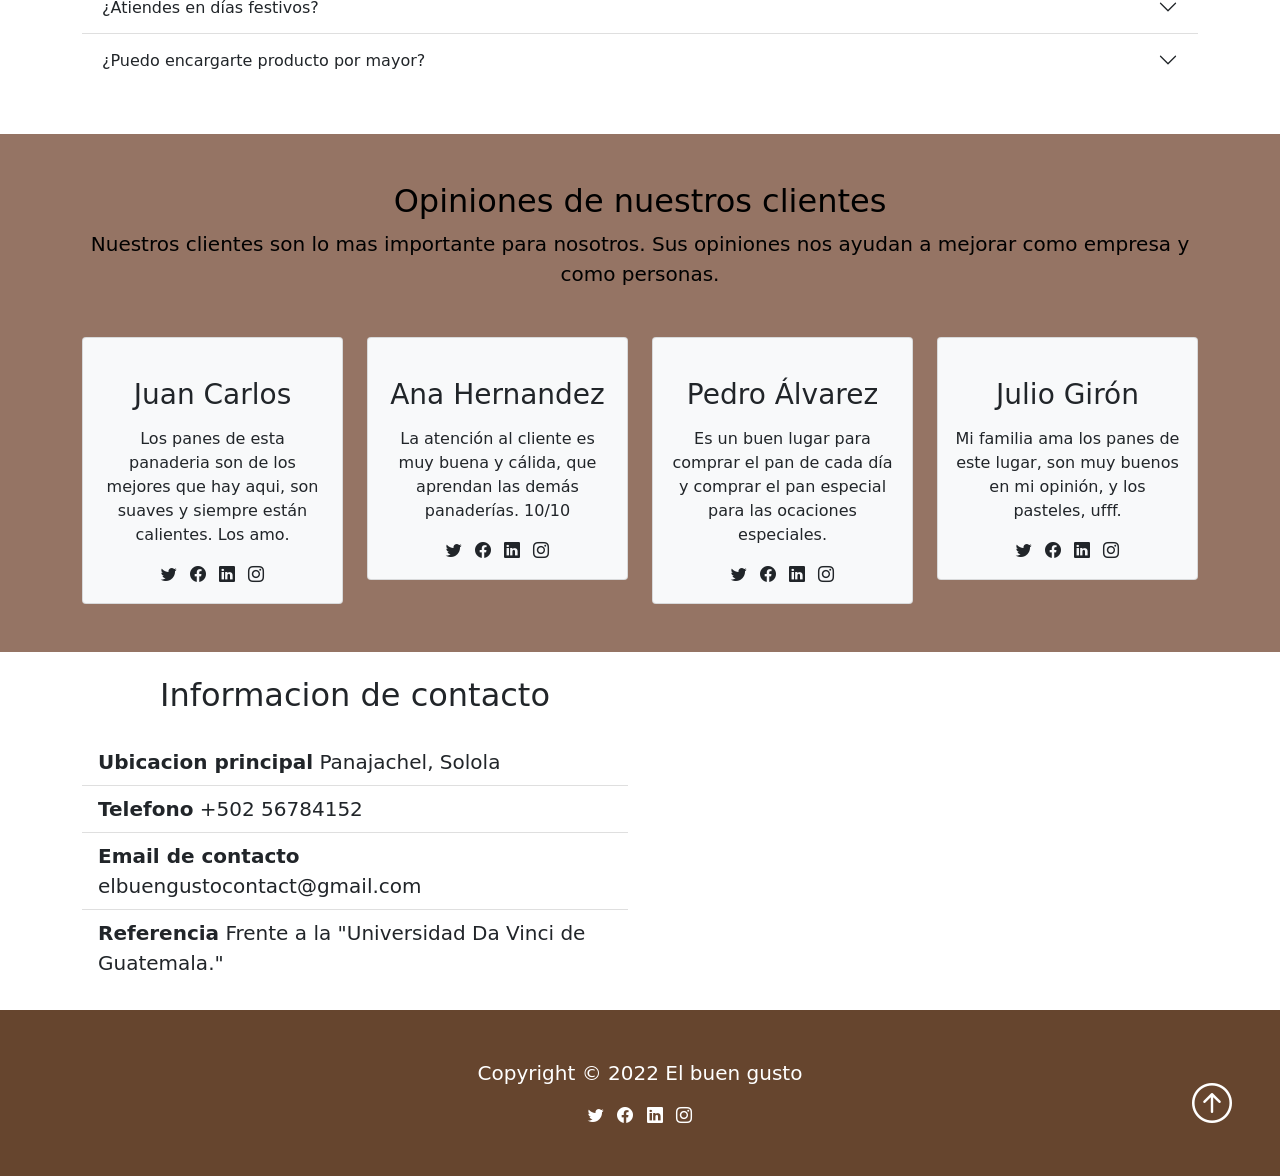
==== commit b83d9952: "adicion de informacion basica en productos.html y nosotros.html" ====
--- a/index.html
+++ b/index.html
@@ -55,7 +55,7 @@
                       <p class="lead my-4 textoduro texto-cursiva texto">
                           Somos una empresa dedicada a la producción y distribución de productos de panadería, pastelería y repostería de alta calidad y sabor.
                       </p>
-                      <a href="productos.html" class="btn btn-dark btn-lg bg-cafeoscuro1" role="button">Conócenos</a>
+                      <a href="nosotros.html" class="btn btn-dark btn-lg bg-cafeoscuro1" role="button">Conócenos</a>
                   </div>
                   <img class="img-fluid w-50 d-none d-sm-block rounded-circle mb-3" src="img/logototal.jpeg" alt="Imagen de pan" title="Logo el buen gusto">
               </div>
@@ -258,8 +258,8 @@
       <!-- Opinones/recomendaciones -->
       <section id="opiniones" class="p-5 bg-cafeclaro2">
         <div class="container">
-          <h2 class="text-center text-white">Opiniones de nuestros clientes</h2>
-          <p class="lead text-center text-white mb-5">
+          <h2 class="text-center text-black">Opiniones de nuestros clientes</h2>
+          <p class="lead text-center text-black mb-5">
             Nuestros clientes son lo mas importante para nosotros. Sus opiniones nos ayudan a mejorar como empresa y como personas.
           </p>
           <div class="row g-4">
@@ -277,7 +277,7 @@
                 </div>
               </div>
             </div>
-            <!-- Persona 1 -->
+            <!-- Persona 2 -->
             <div class="col-md-6 col-lg-3">
               <div class="card bg-light">
                 <div class="card-body text-center">
@@ -291,7 +291,7 @@
                 </div>
               </div>
             </div>
-            <!-- Persona 1 -->
+            <!-- Persona 3 -->
             <div class="col-md-6 col-lg-3">
               <div class="card bg-light">
                 <div class="card-body text-center">
@@ -305,7 +305,7 @@
                 </div>
               </div>
             </div>
-            <!-- Persona 1 -->
+            <!-- Persona 4 -->
             <div class="col-md-6 col-lg-3">
               <div class="card bg-light">
                 <div class="card-body text-center">
